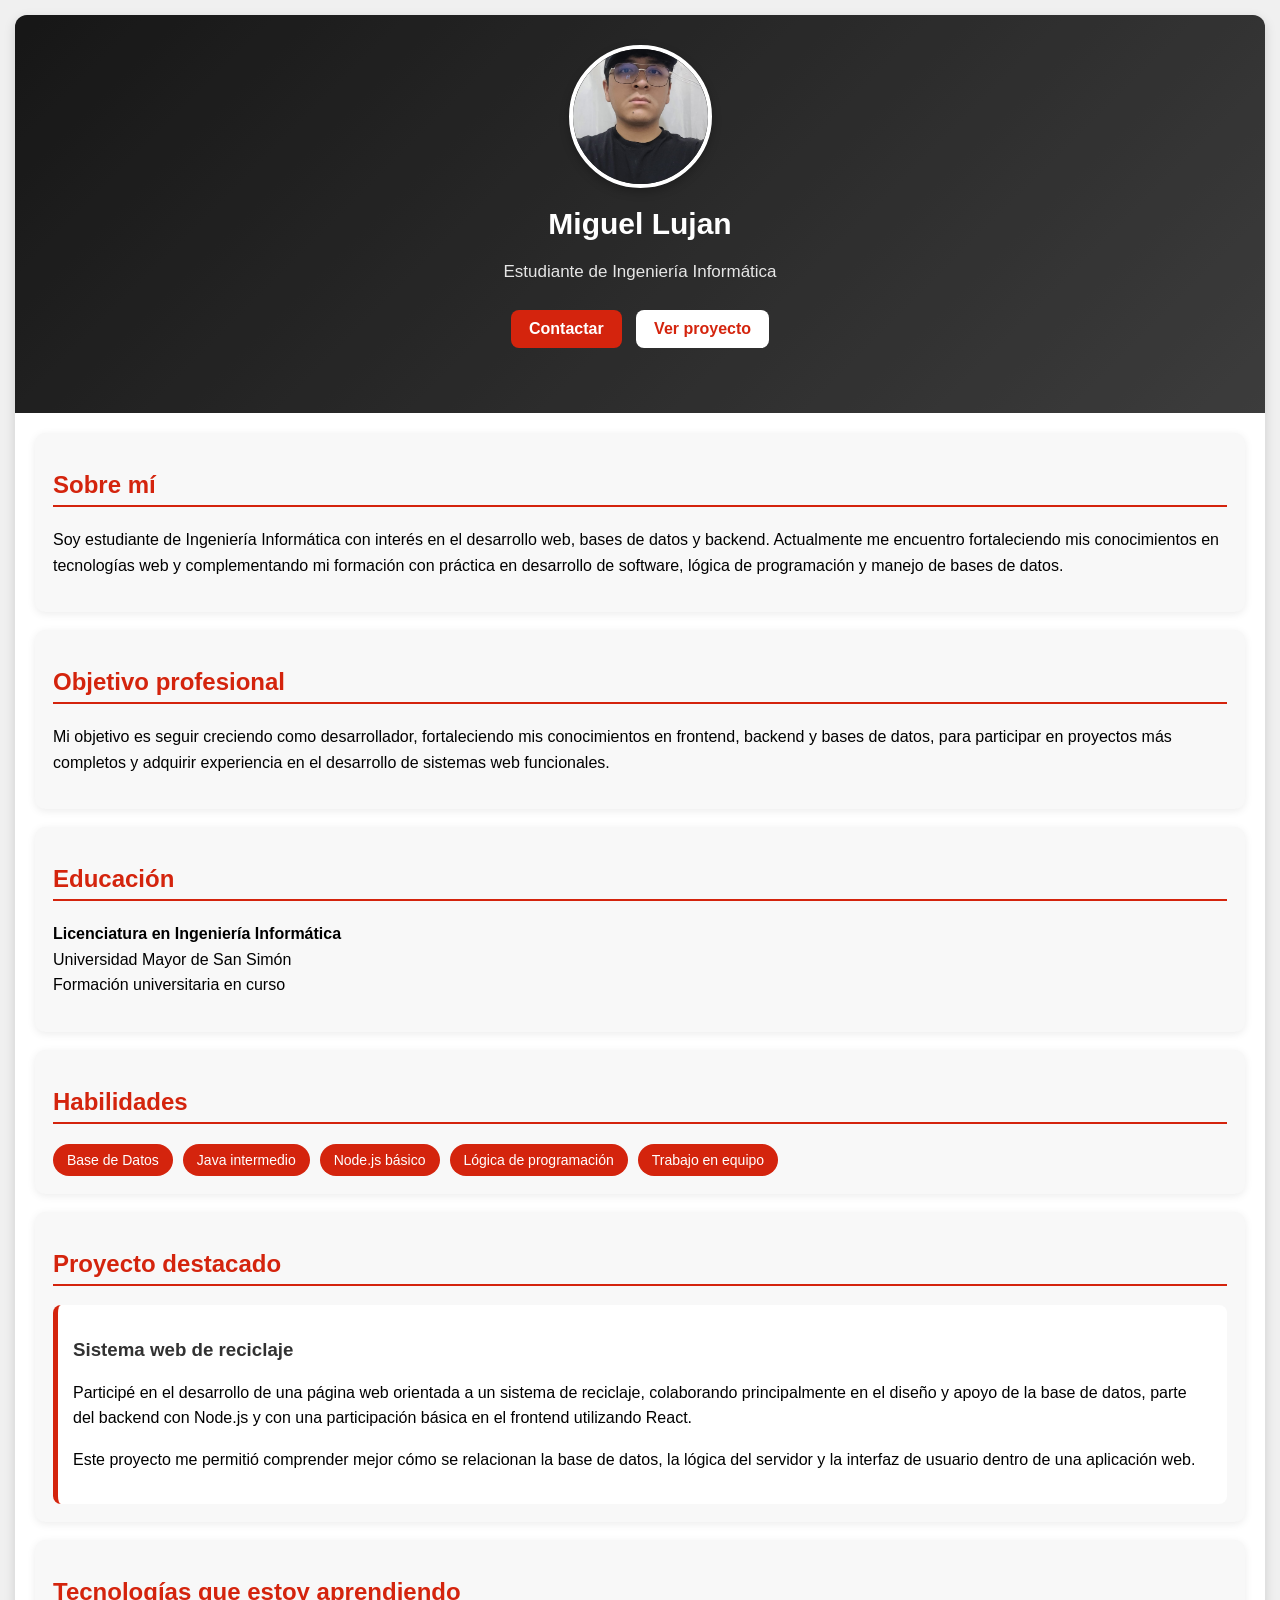
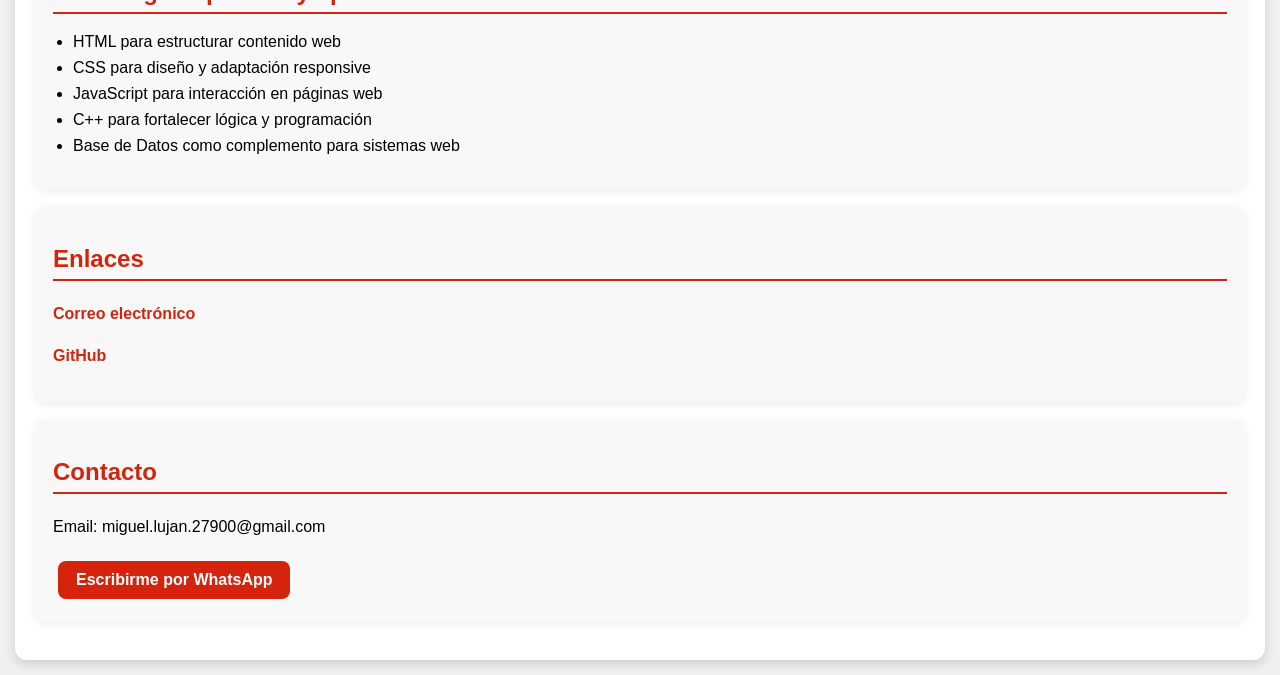
==== index.html @ 33c0994e "primer commit" ====
<!doctype html>
<html lang="es">
  <head>
    <meta charset="utf-8" />
    <meta name="viewport" content="width=device-width, initial-scale=1.0" />
    <title>Perfil Profesional - Miguel Lujan</title>
    <link rel="stylesheet" href="Estilo.css" />
  </head>

  <body>
    <div class="contenedor">
      <header class="cabecera">
        <div class="capa"></div>

        <div class="cabecera-contenido">
          <img
            src="perfil.jpeg"
            alt="Foto de perfil de Miguel Lujan"
            class="foto-perfil"
          />
          <h1>Miguel Lujan</h1>
          <p class="subtitulo">Estudiante de Ingeniería Informática</p>

          <div class="botones-cabecera">
            <a href="#contacto" class="boton">Contactar</a>
            <a href="#proyectos" class="boton boton-secundario">Ver proyecto</a>
          </div>
        </div>
      </header>

      <main class="contenido">
        <section class="tarjeta">
          <h2>Sobre mí</h2>
          <p>
            Soy estudiante de Ingeniería Informática con interés en el
            desarrollo web, bases de datos y backend. Actualmente me encuentro
            fortaleciendo mis conocimientos en tecnologías web y complementando
            mi formación con práctica en desarrollo de software, lógica de
            programación y manejo de bases de datos.
          </p>
        </section>

        <section class="tarjeta">
          <h2>Objetivo profesional</h2>
          <p>
            Mi objetivo es seguir creciendo como desarrollador, fortaleciendo
            mis conocimientos en frontend, backend y bases de datos, para
            participar en proyectos más completos y adquirir experiencia en el
            desarrollo de sistemas web funcionales.
          </p>
        </section>

        <section class="tarjeta">
          <h2>Educación</h2>
          <p>
            <strong>Licenciatura en Ingeniería Informática</strong><br />
            Universidad Mayor de San Simón<br />
            Formación universitaria en curso
          </p>
        </section>

        <section class="tarjeta">
          <h2>Habilidades</h2>
          <div class="habilidades">
            <span>Base de Datos</span>
            <span>Java intermedio</span>
            <span>Node.js básico</span>
            <span>Lógica de programación</span>
            <span>Trabajo en equipo</span>
          </div>
        </section>

        <section class="tarjeta" id="proyectos">
          <h2>Proyecto destacado</h2>
          <div class="proyectos">
            <article class="proyecto">
              <h3>Sistema web de reciclaje</h3>
              <p>
                Participé en el desarrollo de una página web orientada a un
                sistema de reciclaje, colaborando principalmente en el diseño y
                apoyo de la base de datos, parte del backend con Node.js y con
                una participación básica en el frontend utilizando React.
              </p>
              <p>
                Este proyecto me permitió comprender mejor cómo se relacionan la
                base de datos, la lógica del servidor y la interfaz de usuario
                dentro de una aplicación web.
              </p>
            </article>
          </div>
        </section>

        <section class="tarjeta">
          <h2>Tecnologías que estoy aprendiendo</h2>
          <ul>
            <li>HTML para estructurar contenido web</li>
            <li>CSS para diseño y adaptación responsive</li>
            <li>JavaScript para interacción en páginas web</li>
            <li>C++ para fortalecer lógica y programación</li>
            <li>Base de Datos como complemento para sistemas web</li>
          </ul>
        </section>

        <section class="tarjeta">
          <h2>Enlaces</h2>
          <p>
            <a href="mailto:miguel.lujan.27900@gmail.com">Correo electrónico</a>
          </p>
          <p>
            <a href="https://github.com/Miguel-bit1205" target="_blank"
              >GitHub</a
            >
          </p>
        </section>

        <section class="tarjeta" id="contacto">
          <h2>Contacto</h2>
          <p>Email: miguel.lujan.27900@gmail.com</p>
          <a href="https://wa.me/59175991800" target="_blank" class="boton">
            Escribirme por WhatsApp
          </a>
        </section>
      </main>
    </div>
  </body>
</html>
---- Estilo.css ----
body {
  margin: 0;
  font-family: Arial, sans-serif;
  background-color: rgb(240, 240, 240);
  color: rgb(0, 0, 0);
}

.contenedor {
  margin: 15px;
  background-color: rgb(255, 255, 255);
  box-shadow: 0 4px 12px rgba(0, 0, 0, 0.15);
  border-radius: 12px;
  overflow: hidden;
}

.cabecera {
  position: relative;
  background: linear-gradient(135deg, rgb(30, 30, 30), rgb(80, 80, 80));
  height: auto;
  padding-bottom: 30px;
  text-align: center;
}

.capa {
  position: absolute;
  width: 100%;
  height: 100%;
  background-color: rgba(0, 0, 0, 0.25);
}

.cabecera-contenido {
  position: relative;
  z-index: 1;
  padding: 30px 20px;
}

.foto-perfil {
  width: 110px;
  height: 110px;
  border-radius: 50%;
  border: 4px solid rgb(255, 255, 255);
  object-fit: cover;
  box-shadow: 0 4px 10px rgba(0, 0, 0, 0.25);
}

h1 {
  margin-top: 15px;
  margin-bottom: 10px;
  color: rgb(255, 255, 255);
  font-size: 26px;
}

.subtitulo {
  color: rgb(230, 230, 230);
  font-size: 15px;
}

.botones-cabecera {
  margin-top: 20px;
}

.boton {
  display: block;
  width: 80%;
  margin: 10px auto;
  text-align: center;
  background-color: rgb(212, 36, 13);
  color: white;
  padding: 10px 18px;
  border-radius: 8px;
  text-decoration: none;
  font-weight: bold;
}

.boton-secundario {
  background-color: white;
  color: rgb(212, 36, 13);
}

.contenido {
  padding: 15px;
}

.tarjeta {
  background-color: rgb(248, 248, 248);
  padding: 18px;
  margin-bottom: 18px;
  border-radius: 10px;
  box-shadow: 0 2px 8px rgba(0, 0, 0, 0.08);
}

h2 {
  color: rgb(212, 36, 13);
  border-bottom: 2px solid rgb(212, 36, 13);
  padding-bottom: 6px;
}

h3 {
  color: rgb(50, 50, 50);
}

p {
  line-height: 1.6;
}

ul {
  padding-left: 20px;
}

li {
  margin-bottom: 8px;
}

a {
  color: rgb(212, 36, 13);
  text-decoration: none;
  font-weight: bold;
}

.habilidades {
  display: flex;
  flex-wrap: wrap;
  gap: 10px;
}

.habilidades span {
  background-color: rgb(212, 36, 13);
  color: white;
  padding: 8px 14px;
  border-radius: 20px;
  font-size: 14px;
}

.proyectos {
  display: flex;
  flex-direction: column;
  gap: 15px;
}

.proyecto {
  background-color: white;
  border-left: 5px solid rgb(212, 36, 13);
  padding: 15px;
  border-radius: 8px;
}

@media (orientation: landscape) {
  .foto-perfil {
    width: 135px;
    height: 135px;
  }

  h1 {
    font-size: 30px;
  }

  .subtitulo {
    font-size: 17px;
  }

  .boton {
    display: inline-block;
    width: auto;
    margin: 5px;
  }

  .contenido {
    padding: 20px;
  }

  .proyectos {
    flex-direction: row;
    flex-wrap: wrap;
  }

  .proyecto {
    flex: 1 1 250px;
  }
}
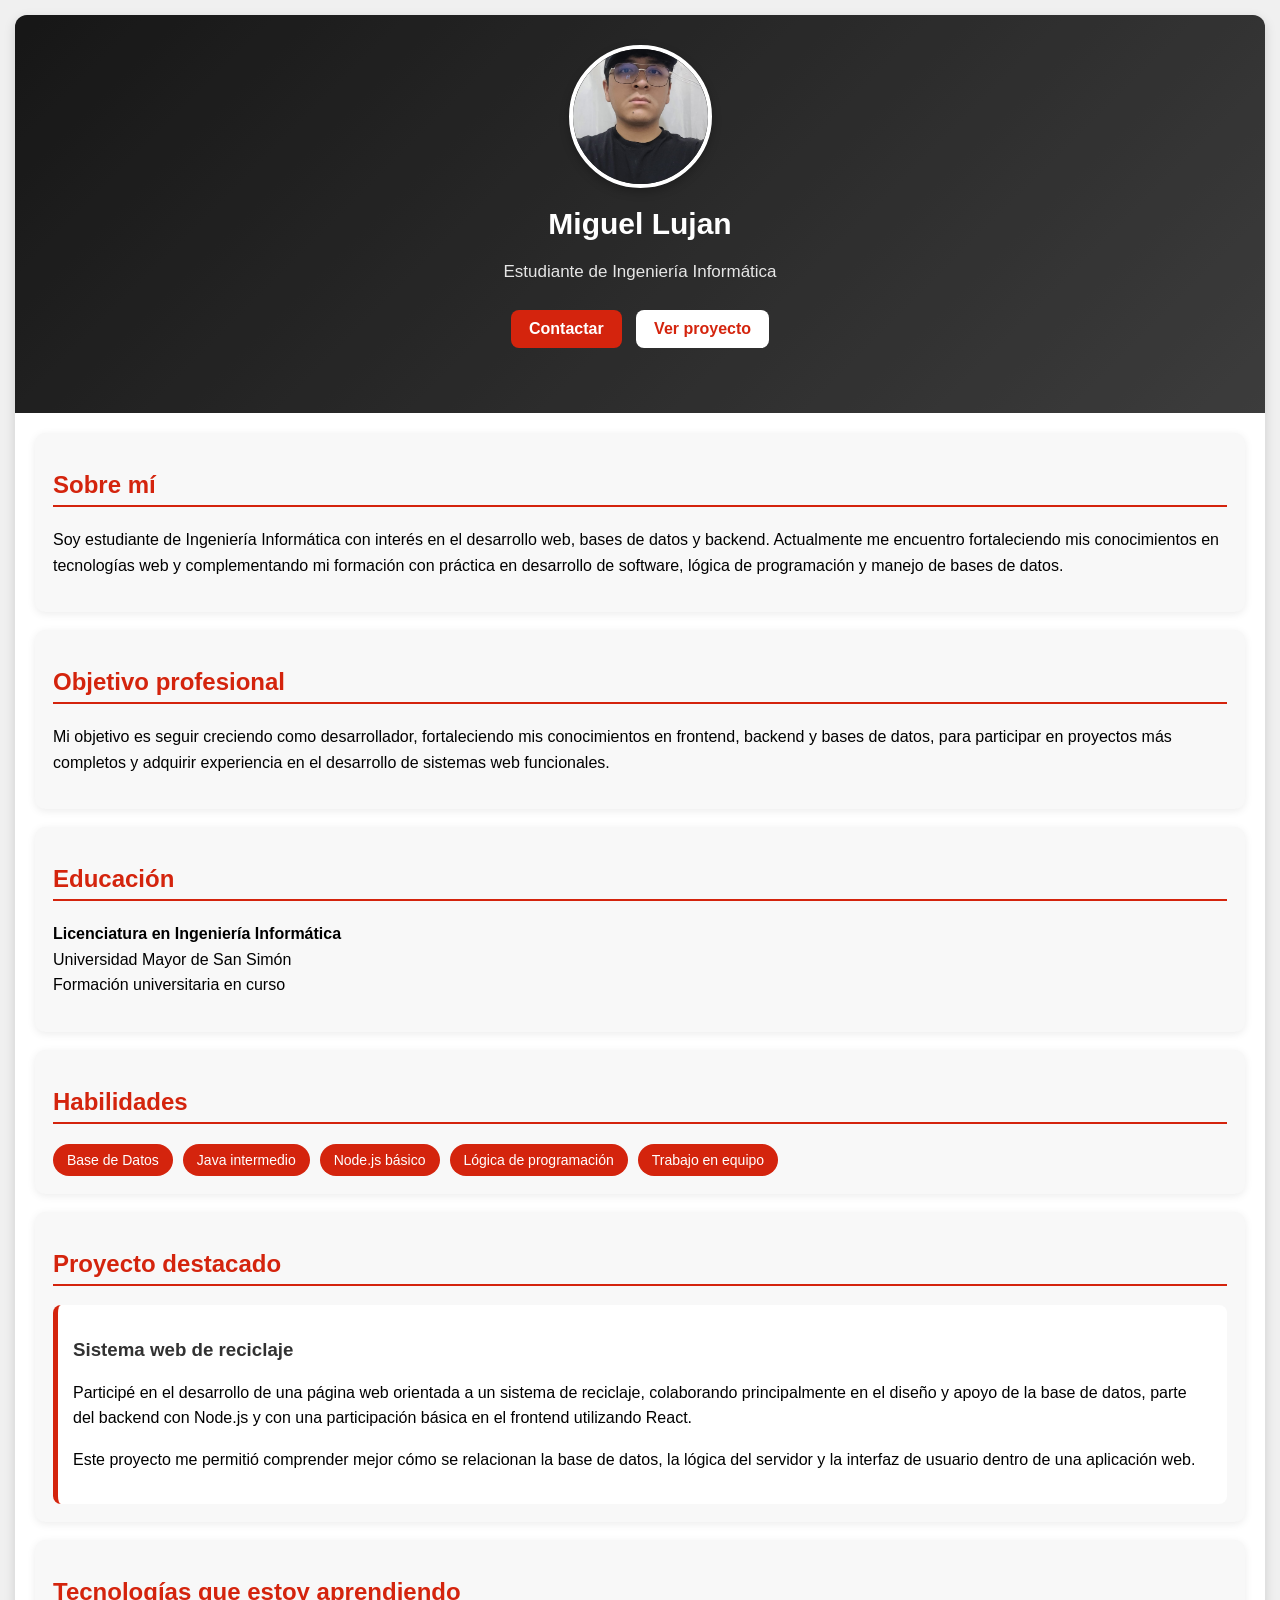
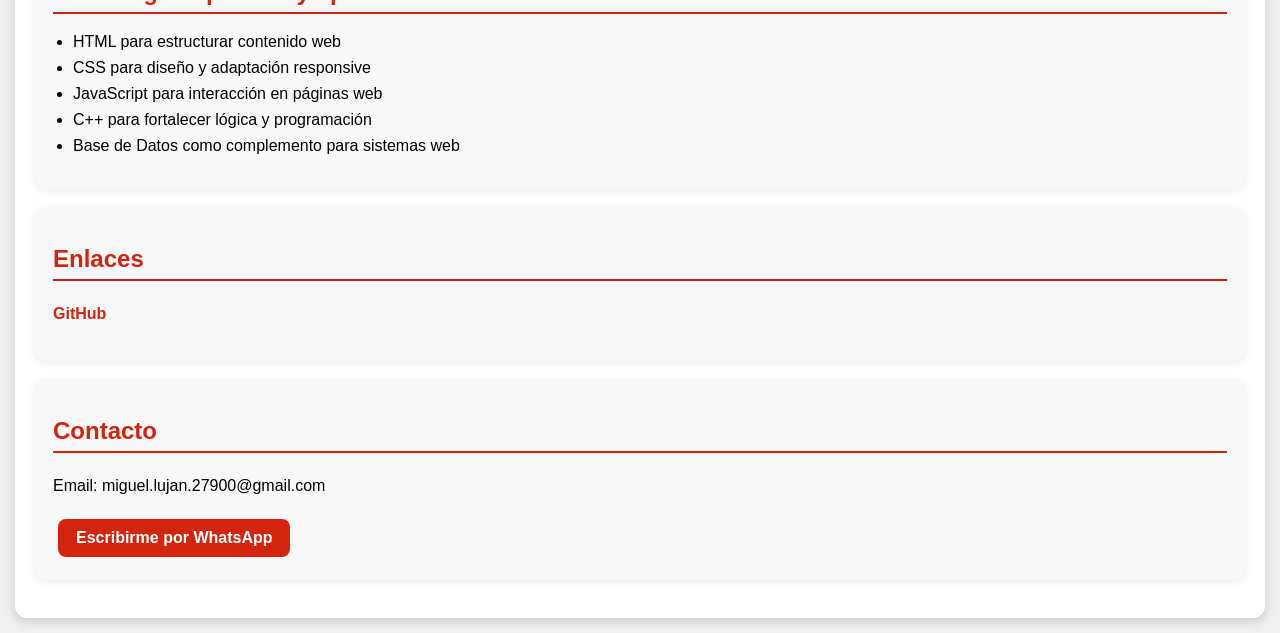
==== commit 2065830e: "Eliminacion de correo electronico en contactos" ====
--- a/index.html
+++ b/index.html
@@ -104,9 +104,6 @@
         <section class="tarjeta">
           <h2>Enlaces</h2>
           <p>
-            <a href="mailto:miguel.lujan.27900@gmail.com">Correo electrónico</a>
-          </p>
-          <p>
             <a href="https://github.com/Miguel-bit1205" target="_blank"
               >GitHub</a
             >
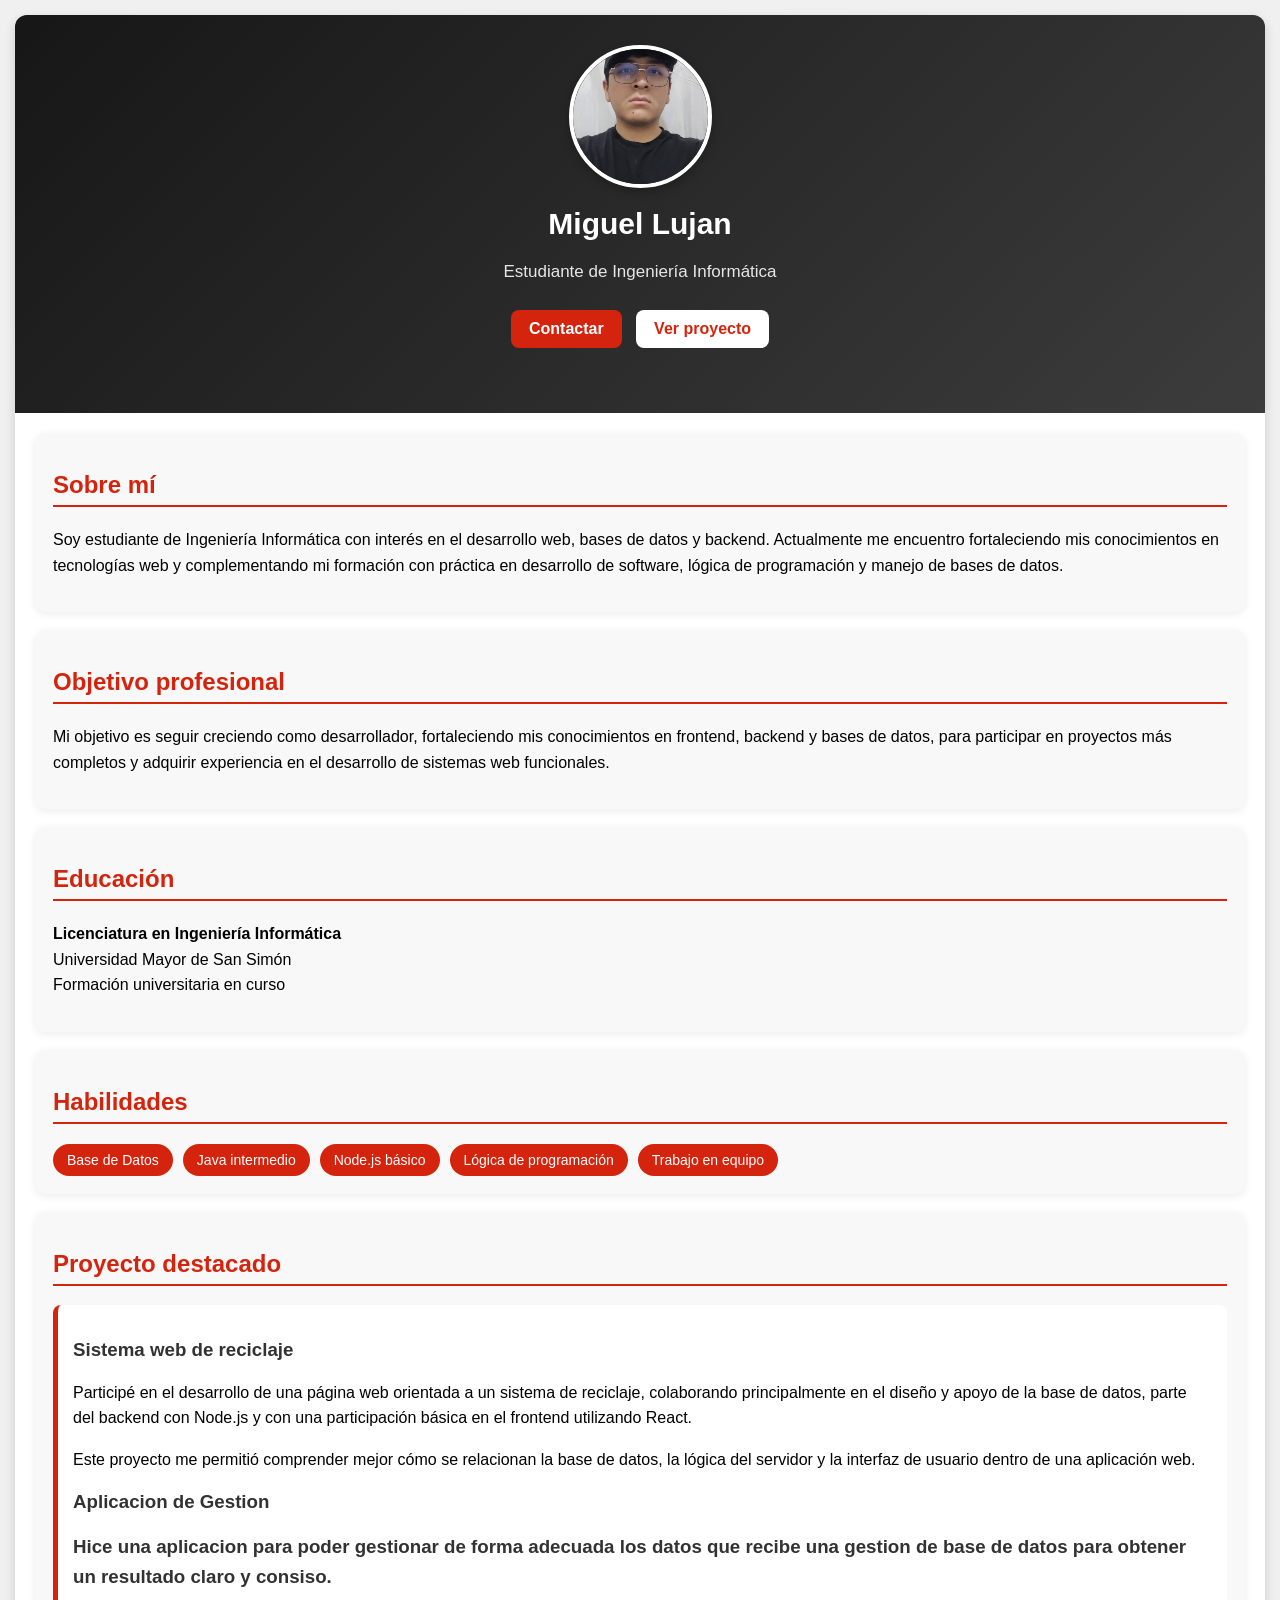
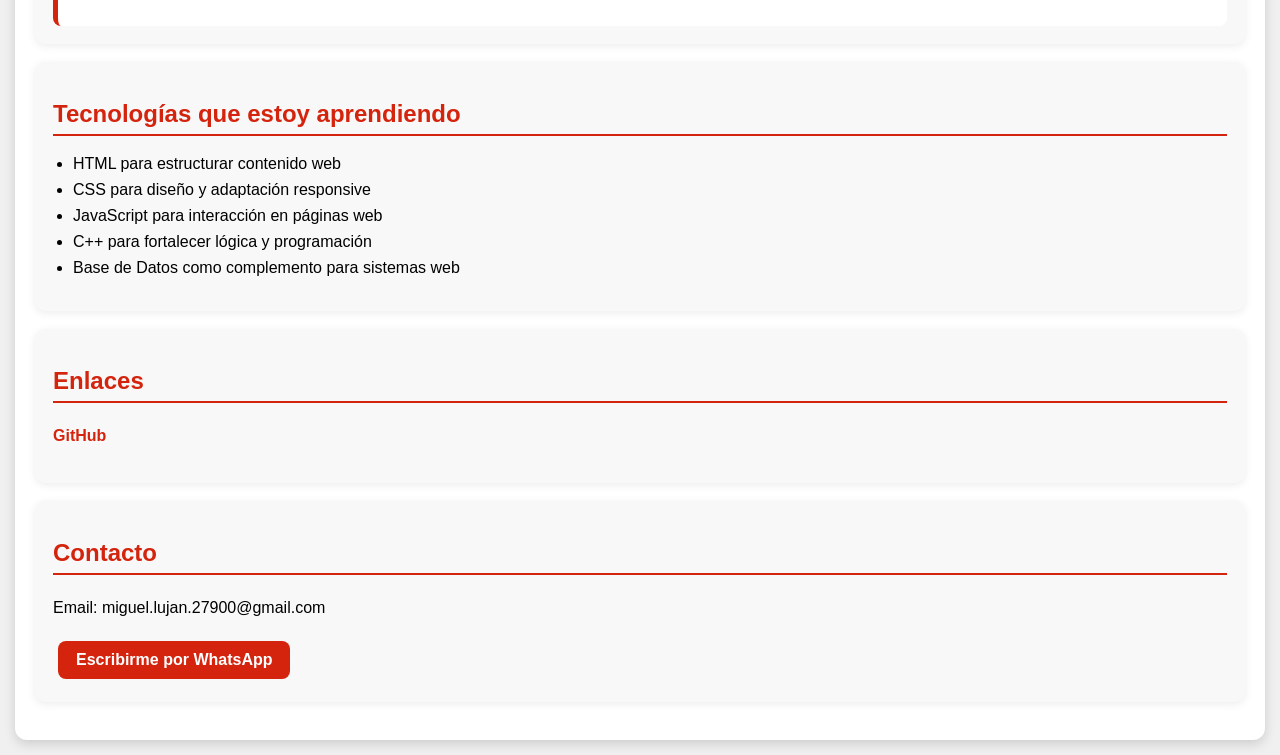
==== commit 47eb2b7f: "Para probar proyectos si se separan" ====
--- a/index.html
+++ b/index.html
@@ -86,6 +86,14 @@
                 base de datos, la lógica del servidor y la interfaz de usuario
                 dentro de una aplicación web.
               </p>
+              <h3>
+                Aplicacion de Gestion
+                <p>
+                  Hice una aplicacion para poder gestionar de forma adecuada los
+                  datos que recibe una gestion de base de datos para obtener un
+                  resultado claro y consiso.
+                </p>
+              </h3>
             </article>
           </div>
         </section>
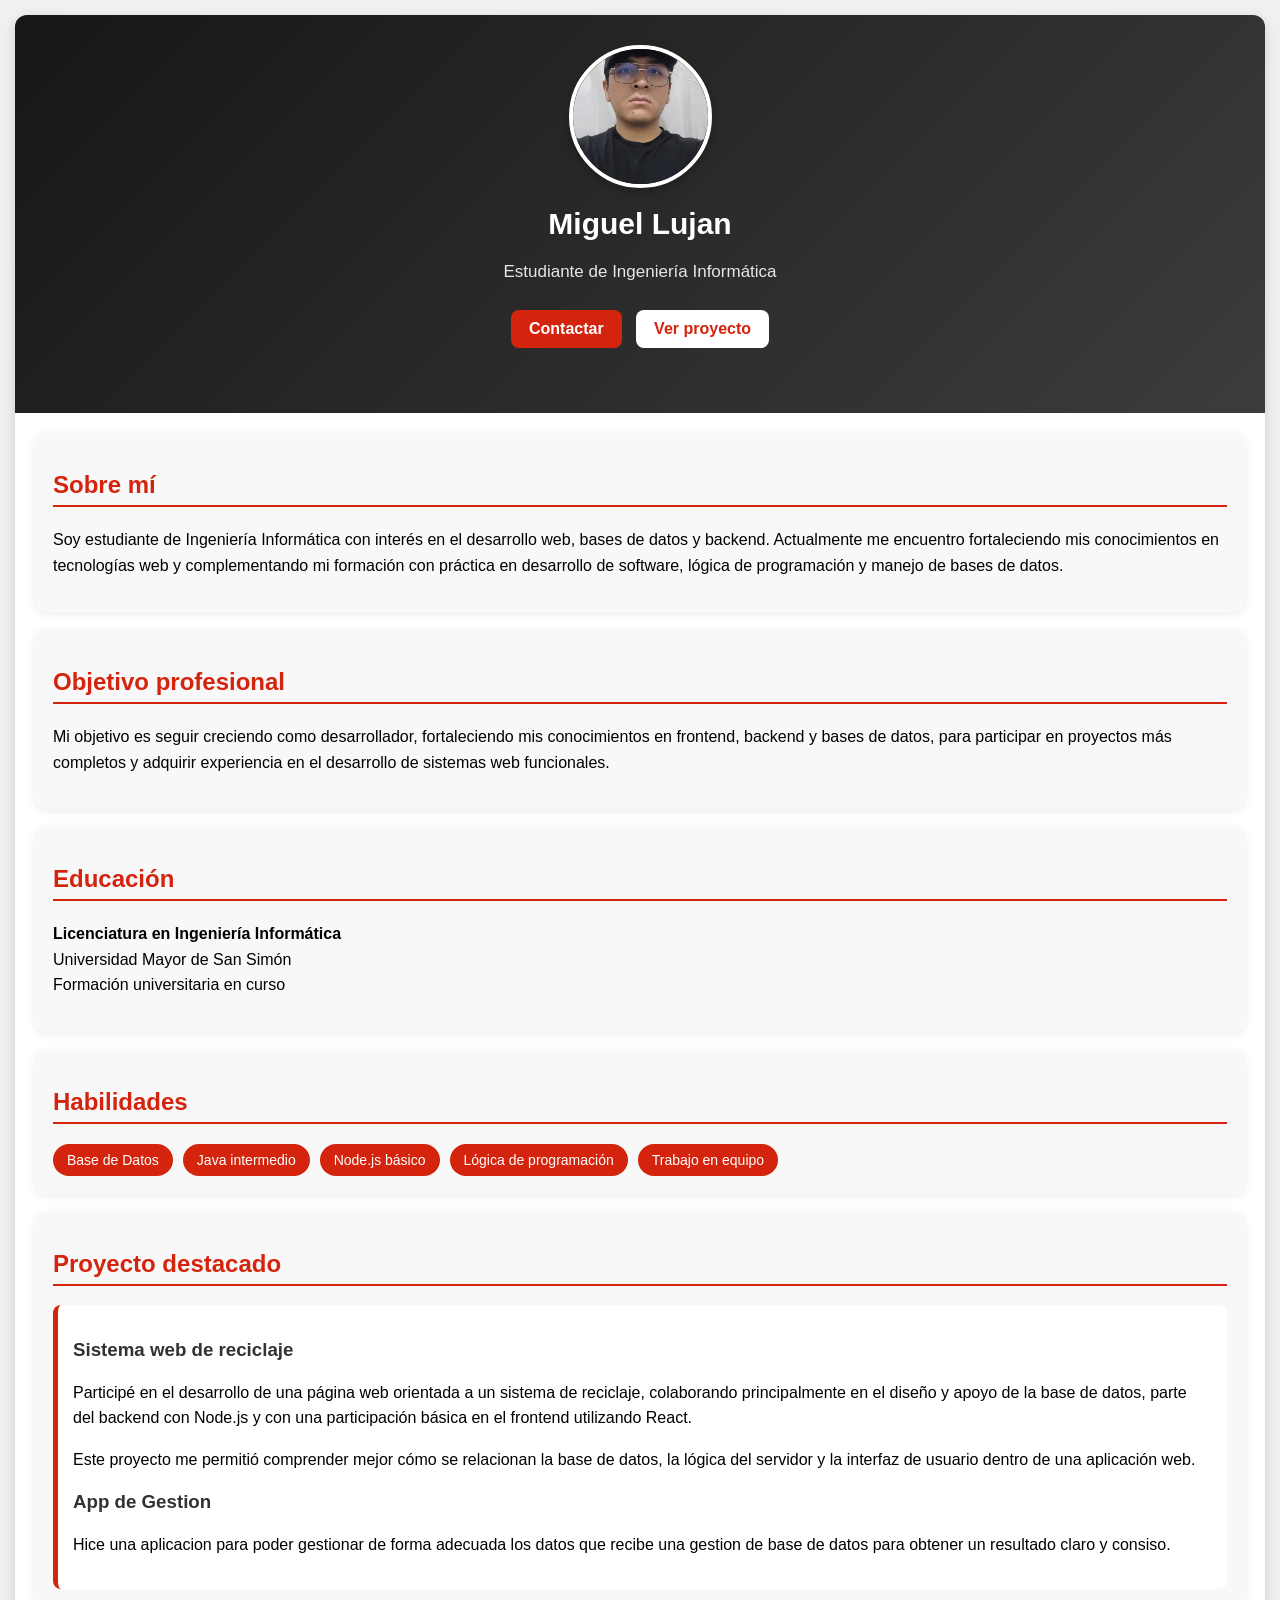
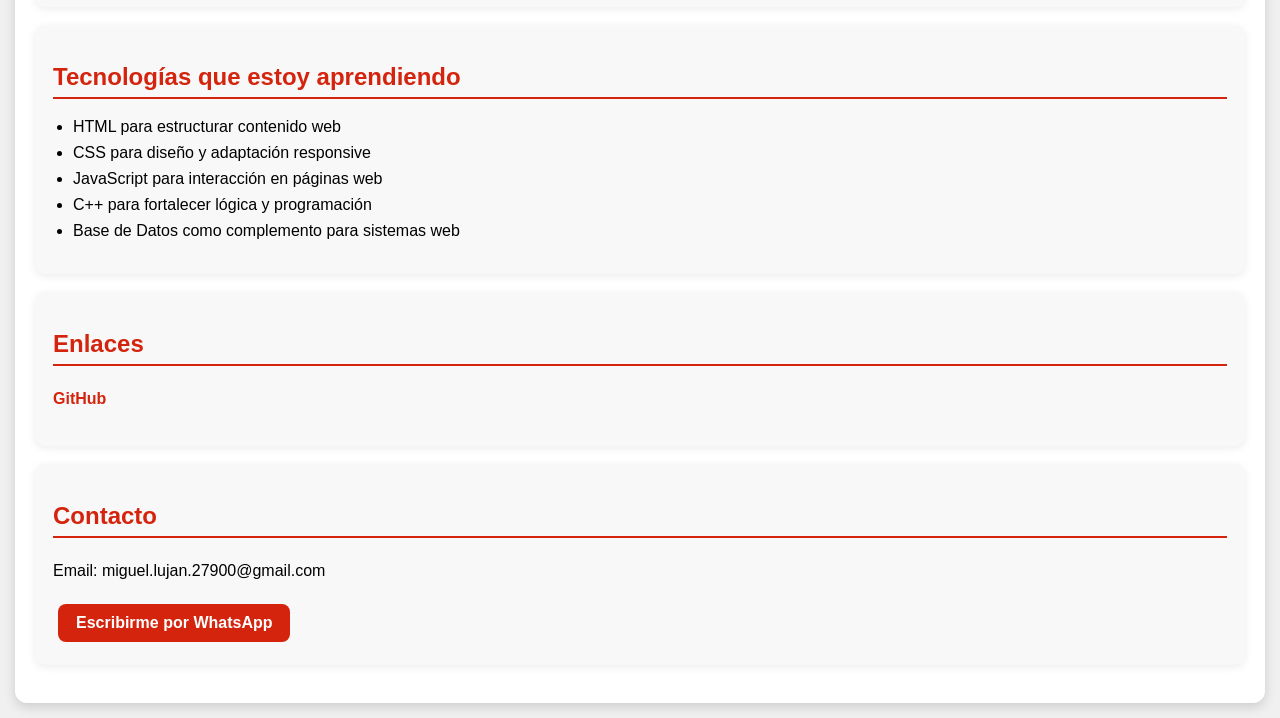
==== commit f6c93c62: "Correcion a probar proyectos" ====
--- a/index.html
+++ b/index.html
@@ -86,14 +86,12 @@
                 base de datos, la lógica del servidor y la interfaz de usuario
                 dentro de una aplicación web.
               </p>
-              <h3>
-                Aplicacion de Gestion
-                <p>
-                  Hice una aplicacion para poder gestionar de forma adecuada los
-                  datos que recibe una gestion de base de datos para obtener un
-                  resultado claro y consiso.
-                </p>
-              </h3>
+              <h3>App de Gestion</h3>
+              <p>
+                Hice una aplicacion para poder gestionar de forma adecuada los
+                datos que recibe una gestion de base de datos para obtener un
+                resultado claro y consiso.
+              </p>
             </article>
           </div>
         </section>
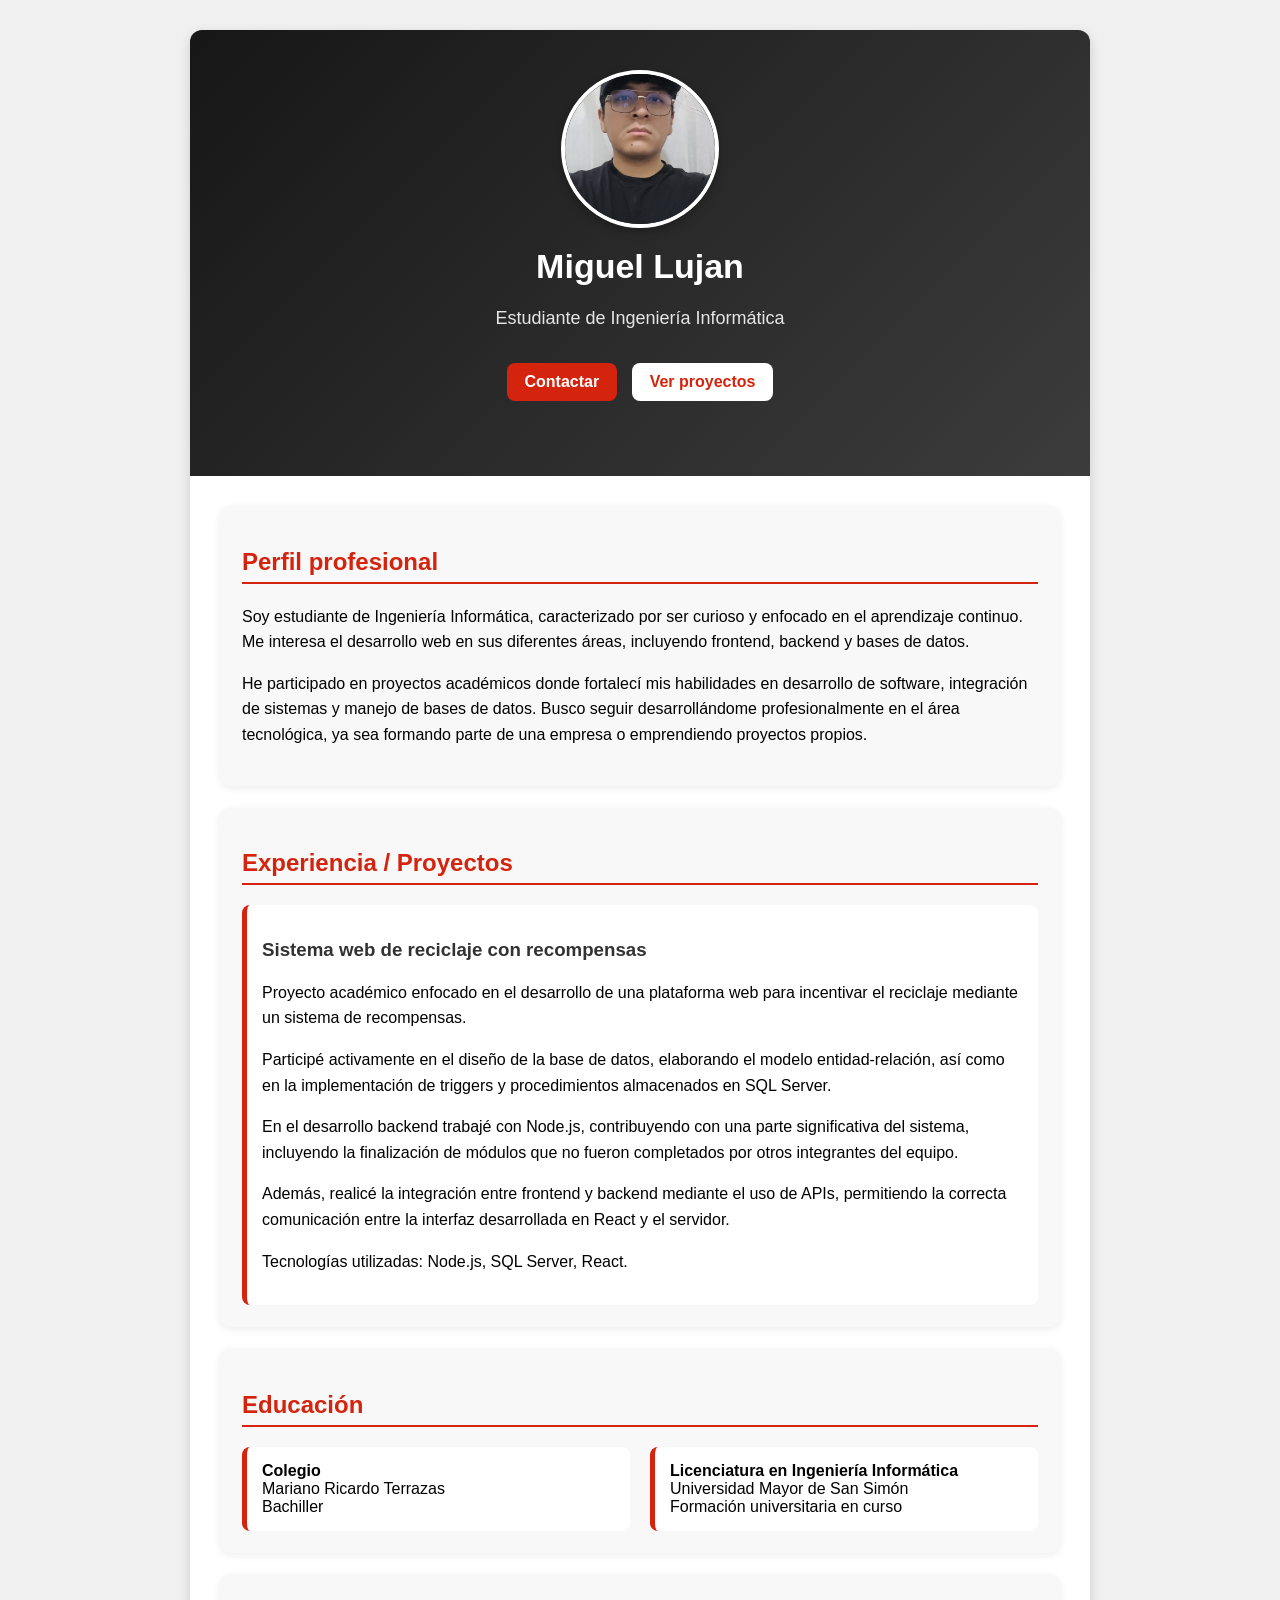
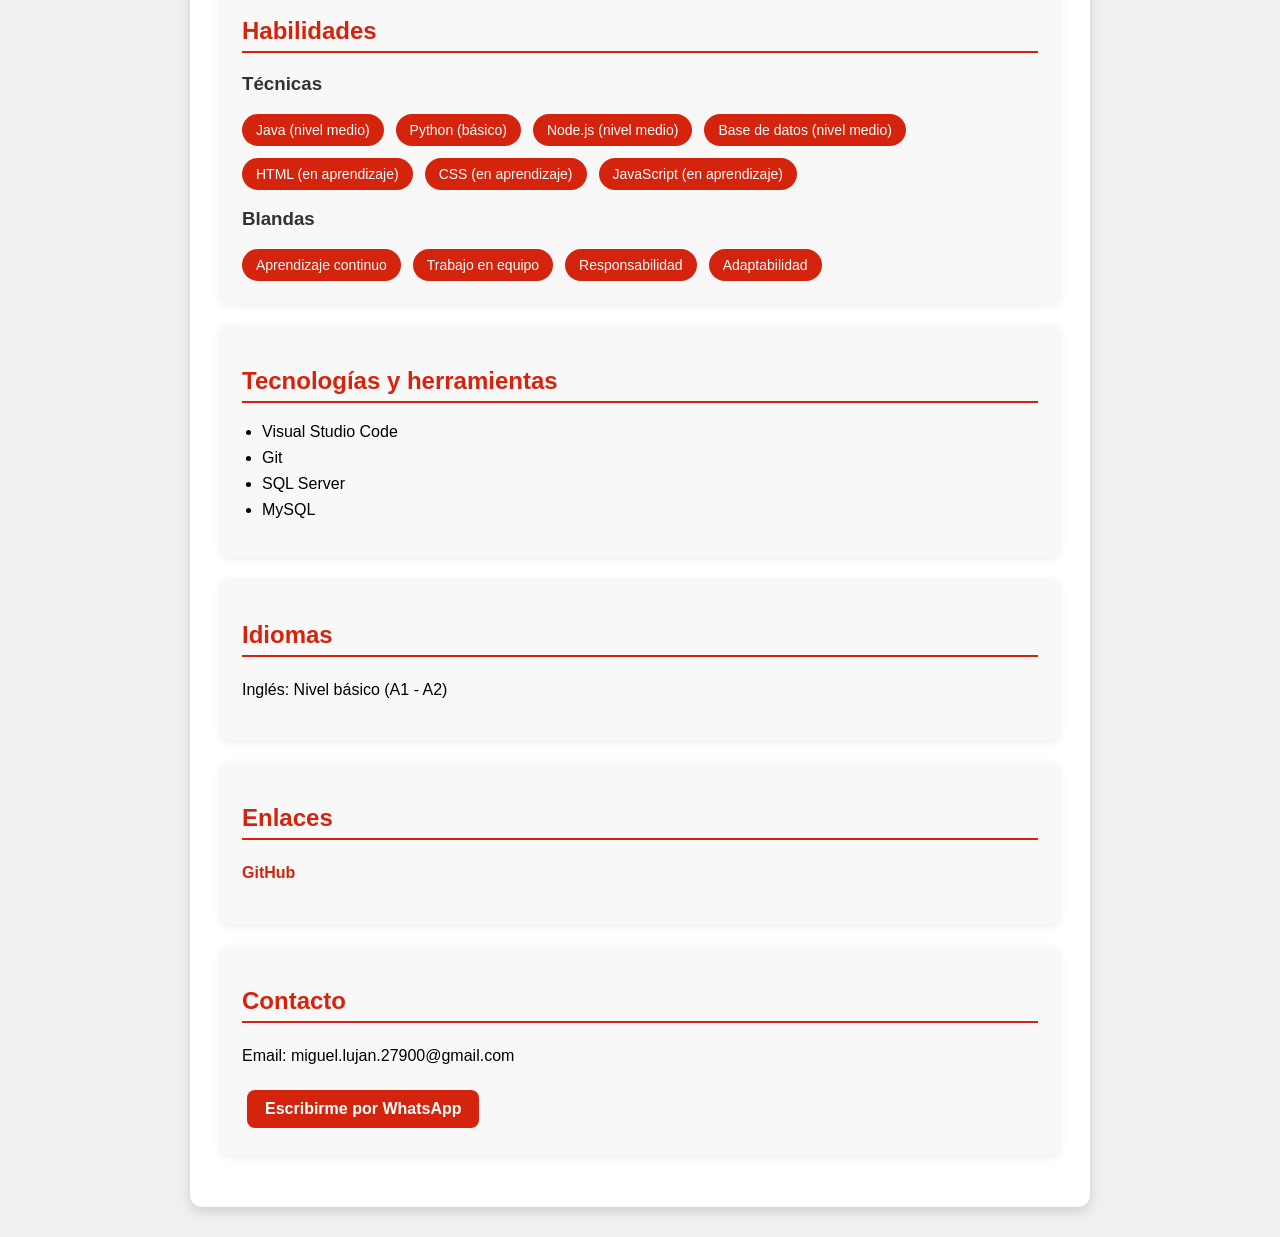
==== commit 969f1910: "Desktop agregado y correctamente ordenado" ====
--- a/index.html
+++ b/index.html
@@ -23,88 +23,123 @@
 
           <div class="botones-cabecera">
             <a href="#contacto" class="boton">Contactar</a>
-            <a href="#proyectos" class="boton boton-secundario">Ver proyecto</a>
+            <a href="#proyectos" class="boton boton-secundario"
+              >Ver proyectos</a
+            >
           </div>
         </div>
       </header>
 
       <main class="contenido">
         <section class="tarjeta">
-          <h2>Sobre mí</h2>
+          <h2>Perfil profesional</h2>
           <p>
-            Soy estudiante de Ingeniería Informática con interés en el
-            desarrollo web, bases de datos y backend. Actualmente me encuentro
-            fortaleciendo mis conocimientos en tecnologías web y complementando
-            mi formación con práctica en desarrollo de software, lógica de
-            programación y manejo de bases de datos.
+            Soy estudiante de Ingeniería Informática, caracterizado por ser
+            curioso y enfocado en el aprendizaje continuo. Me interesa el
+            desarrollo web en sus diferentes áreas, incluyendo frontend, backend
+            y bases de datos.
+          </p>
+          <p>
+            He participado en proyectos académicos donde fortalecí mis
+            habilidades en desarrollo de software, integración de sistemas y
+            manejo de bases de datos. Busco seguir desarrollándome
+            profesionalmente en el área tecnológica, ya sea formando parte de
+            una empresa o emprendiendo proyectos propios.
           </p>
         </section>
 
-        <section class="tarjeta">
-          <h2>Objetivo profesional</h2>
-          <p>
-            Mi objetivo es seguir creciendo como desarrollador, fortaleciendo
-            mis conocimientos en frontend, backend y bases de datos, para
-            participar en proyectos más completos y adquirir experiencia en el
-            desarrollo de sistemas web funcionales.
-          </p>
-        </section>
+        <section class="tarjeta" id="proyectos">
+          <h2>Experiencia / Proyectos</h2>
 
-        <section class="tarjeta">
-          <h2>Educación</h2>
-          <p>
-            <strong>Licenciatura en Ingeniería Informática</strong><br />
-            Universidad Mayor de San Simón<br />
-            Formación universitaria en curso
-          </p>
-        </section>
-
-        <section class="tarjeta">
-          <h2>Habilidades</h2>
-          <div class="habilidades">
-            <span>Base de Datos</span>
-            <span>Java intermedio</span>
-            <span>Node.js básico</span>
-            <span>Lógica de programación</span>
-            <span>Trabajo en equipo</span>
-          </div>
-        </section>
-
-        <section class="tarjeta" id="proyectos">
-          <h2>Proyecto destacado</h2>
           <div class="proyectos">
             <article class="proyecto">
-              <h3>Sistema web de reciclaje</h3>
+              <h3>Sistema web de reciclaje con recompensas</h3>
+
               <p>
-                Participé en el desarrollo de una página web orientada a un
-                sistema de reciclaje, colaborando principalmente en el diseño y
-                apoyo de la base de datos, parte del backend con Node.js y con
-                una participación básica en el frontend utilizando React.
+                Proyecto académico enfocado en el desarrollo de una plataforma
+                web para incentivar el reciclaje mediante un sistema de
+                recompensas.
               </p>
+
               <p>
-                Este proyecto me permitió comprender mejor cómo se relacionan la
-                base de datos, la lógica del servidor y la interfaz de usuario
-                dentro de una aplicación web.
+                Participé activamente en el diseño de la base de datos,
+                elaborando el modelo entidad-relación, así como en la
+                implementación de triggers y procedimientos almacenados en SQL
+                Server.
               </p>
-              <h3>App de Gestion</h3>
+
               <p>
-                Hice una aplicacion para poder gestionar de forma adecuada los
-                datos que recibe una gestion de base de datos para obtener un
-                resultado claro y consiso.
+                En el desarrollo backend trabajé con Node.js, contribuyendo con
+                una parte significativa del sistema, incluyendo la finalización
+                de módulos que no fueron completados por otros integrantes del
+                equipo.
               </p>
+
+              <p>
+                Además, realicé la integración entre frontend y backend mediante
+                el uso de APIs, permitiendo la correcta comunicación entre la
+                interfaz desarrollada en React y el servidor.
+              </p>
+
+              <p>Tecnologías utilizadas: Node.js, SQL Server, React.</p>
             </article>
           </div>
         </section>
 
         <section class="tarjeta">
-          <h2>Tecnologías que estoy aprendiendo</h2>
+          <h2>Educación</h2>
+
+          <div class="educacion">
+            <div class="edu-item">
+              <strong>Colegio</strong><br />
+              Mariano Ricardo Terrazas<br />
+              Bachiller
+            </div>
+
+            <div class="edu-item">
+              <strong>Licenciatura en Ingeniería Informática</strong><br />
+              Universidad Mayor de San Simón<br />
+              Formación universitaria en curso
+            </div>
+          </div>
+        </section>
+
+        <section class="tarjeta">
+          <h2>Habilidades</h2>
+
+          <h3>Técnicas</h3>
+          <div class="habilidades">
+            <span>Java (nivel medio)</span>
+            <span>Python (básico)</span>
+            <span>Node.js (nivel medio)</span>
+            <span>Base de datos (nivel medio)</span>
+            <span>HTML (en aprendizaje)</span>
+            <span>CSS (en aprendizaje)</span>
+            <span>JavaScript (en aprendizaje)</span>
+          </div>
+
+          <h3>Blandas</h3>
+          <div class="habilidades">
+            <span>Aprendizaje continuo</span>
+            <span>Trabajo en equipo</span>
+            <span>Responsabilidad</span>
+            <span>Adaptabilidad</span>
+          </div>
+        </section>
+
+        <section class="tarjeta">
+          <h2>Tecnologías y herramientas</h2>
           <ul>
-            <li>HTML para estructurar contenido web</li>
-            <li>CSS para diseño y adaptación responsive</li>
-            <li>JavaScript para interacción en páginas web</li>
-            <li>C++ para fortalecer lógica y programación</li>
-            <li>Base de Datos como complemento para sistemas web</li>
+            <li>Visual Studio Code</li>
+            <li>Git</li>
+            <li>SQL Server</li>
+            <li>MySQL</li>
           </ul>
+        </section>
+
+        <section class="tarjeta">
+          <h2>Idiomas</h2>
+          <p>Inglés: Nivel básico (A1 - A2)</p>
         </section>
 
         <section class="tarjeta">
--- a/Estilo.css
+++ b/Estilo.css
@@ -131,12 +131,6 @@
   font-size: 14px;
 }
 
-.proyectos {
-  display: flex;
-  flex-direction: column;
-  gap: 15px;
-}
-
 .proyecto {
   background-color: white;
   border-left: 5px solid rgb(212, 36, 13);
@@ -168,12 +162,64 @@
     padding: 20px;
   }
 
-  .proyectos {
-    flex-direction: row;
-    flex-wrap: wrap;
-  }
-
-  .proyecto {
-    flex: 1 1 250px;
-  }
-}
+  @media (min-width: 1024px) {
+    .contenedor {
+      max-width: 900px;
+      margin: 30px auto;
+    }
+
+    .contenido {
+      padding: 30px;
+    }
+
+    .cabecera-contenido {
+      padding: 40px 30px;
+    }
+
+    .foto-perfil {
+      width: 150px;
+      height: 150px;
+    }
+
+    h1 {
+      font-size: 34px;
+    }
+
+    .subtitulo {
+      font-size: 18px;
+    }
+
+    .botones-cabecera {
+      margin-top: 25px;
+    }
+
+    .tarjeta {
+      padding: 22px;
+      margin-bottom: 22px;
+    }
+
+    .proyectos {
+      display: flex;
+      gap: 20px;
+    }
+    .educacion {
+      display: flex;
+      gap: 20px;
+    }
+
+    .edu-item {
+      flex: 1;
+      background-color: white;
+      padding: 15px;
+      border-radius: 8px;
+      border-left: 5px solid rgb(212, 36, 13);
+    }
+    .proyecto {
+      flex: 1;
+    }
+
+    .habilidades {
+      gap: 12px;
+    }
+  }
+}
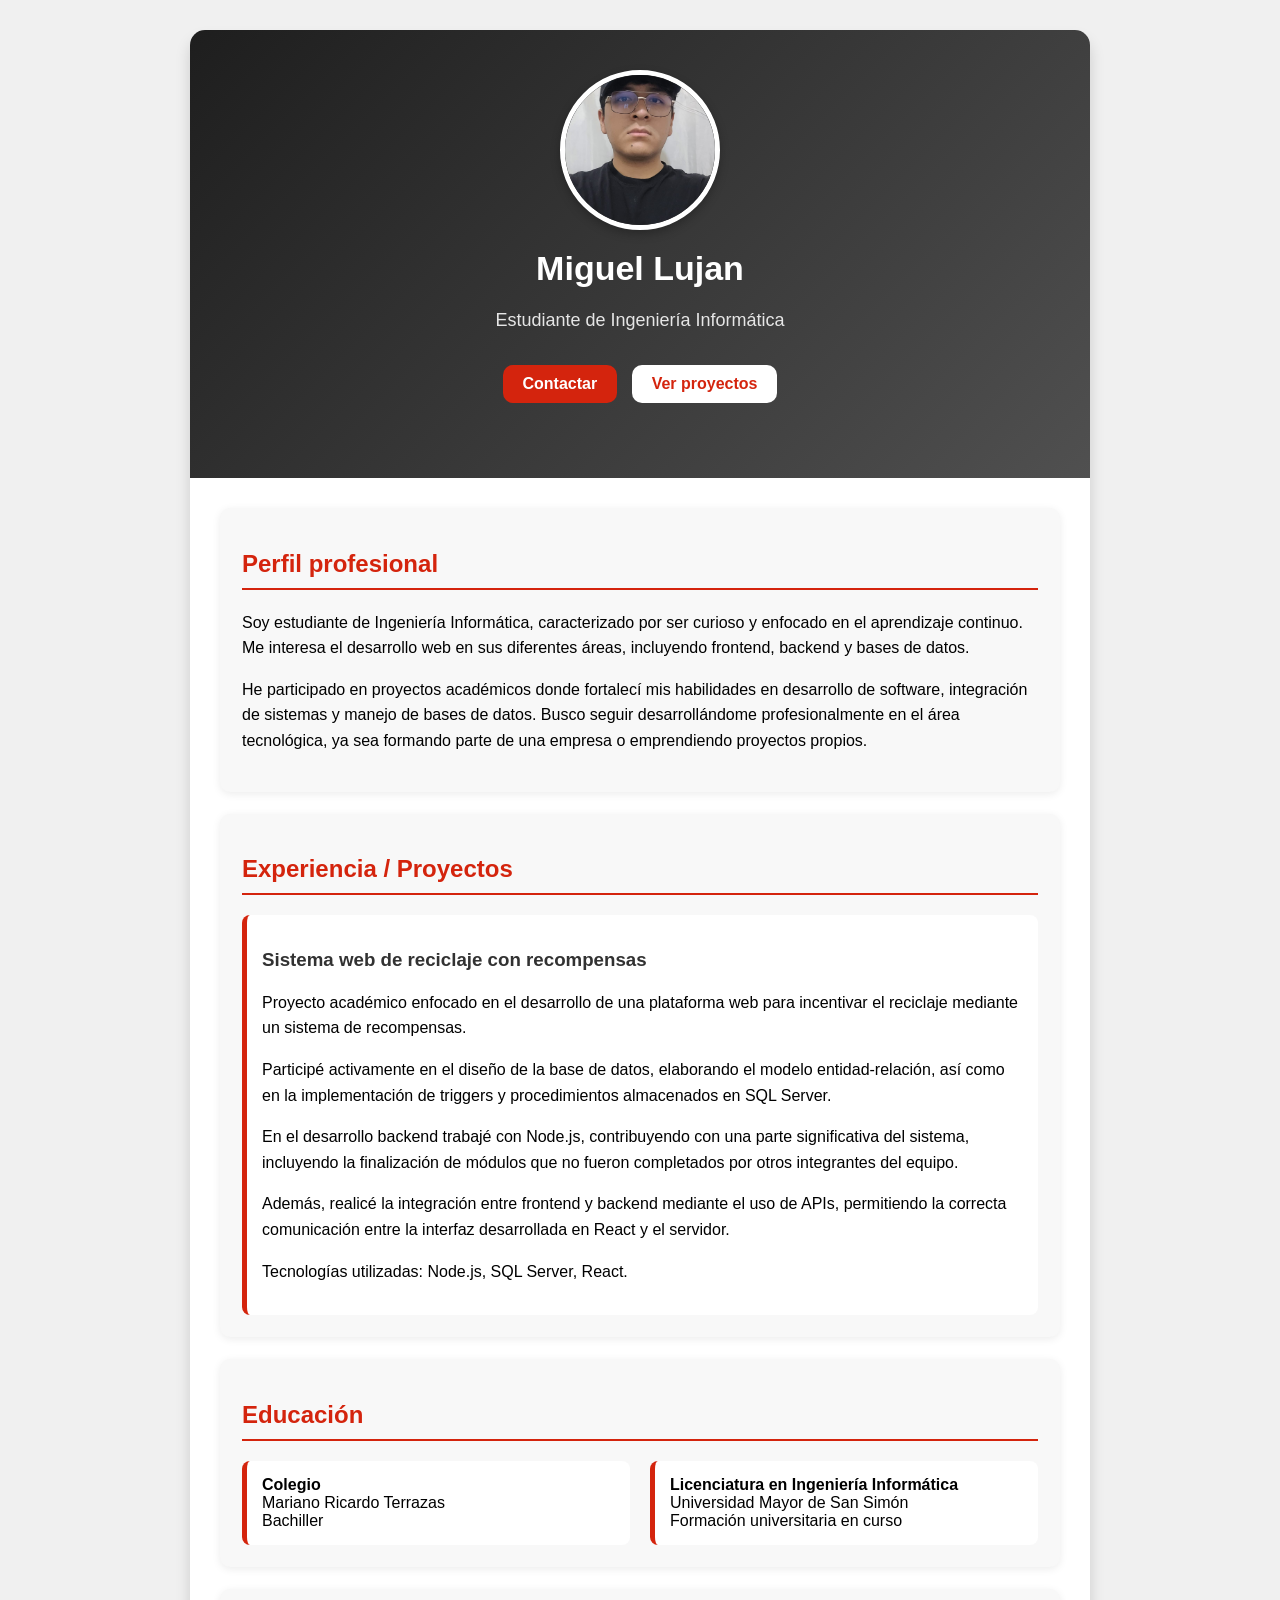
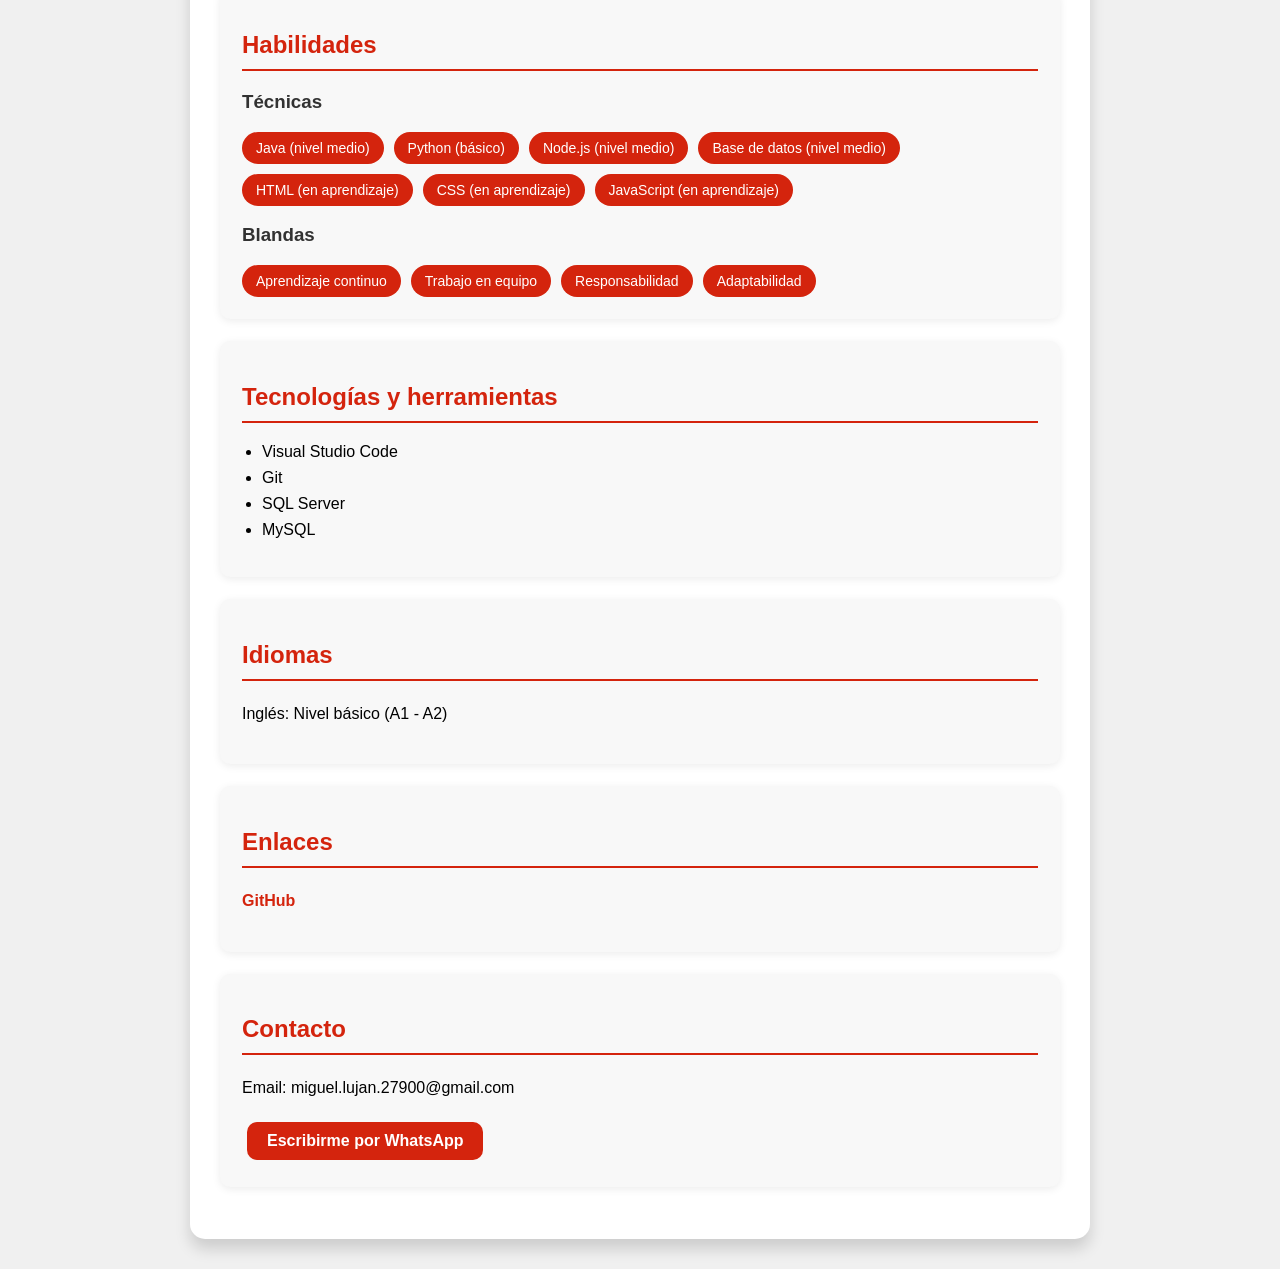
==== commit 1267e451: "Eliminacion de codigo inservible" ====
--- a/index.html
+++ b/index.html
@@ -10,8 +10,6 @@
   <body>
     <div class="contenedor">
       <header class="cabecera">
-        <div class="capa"></div>
-
         <div class="cabecera-contenido">
           <img
             src="perfil.jpeg"
--- a/Estilo.css
+++ b/Estilo.css
@@ -8,8 +8,8 @@
 .contenedor {
   margin: 15px;
   background-color: rgb(255, 255, 255);
-  box-shadow: 0 4px 12px rgba(0, 0, 0, 0.15);
-  border-radius: 12px;
+  box-shadow: 0 10px 15px rgba(0, 0, 0, 0.15);
+  border-radius: 15px;
   overflow: hidden;
 }
 
@@ -21,13 +21,6 @@
   text-align: center;
 }
 
-.capa {
-  position: absolute;
-  width: 100%;
-  height: 100%;
-  background-color: rgba(0, 0, 0, 0.25);
-}
-
 .cabecera-contenido {
   position: relative;
   z-index: 1;
@@ -38,7 +31,7 @@
   width: 110px;
   height: 110px;
   border-radius: 50%;
-  border: 4px solid rgb(255, 255, 255);
+  border: 5px solid rgb(255, 255, 255);
   object-fit: cover;
   box-shadow: 0 4px 10px rgba(0, 0, 0, 0.25);
 }
@@ -47,7 +40,7 @@
   margin-top: 15px;
   margin-bottom: 10px;
   color: rgb(255, 255, 255);
-  font-size: 26px;
+  font-size: 25px;
 }
 
 .subtitulo {
@@ -66,8 +59,8 @@
   text-align: center;
   background-color: rgb(212, 36, 13);
   color: white;
-  padding: 10px 18px;
-  border-radius: 8px;
+  padding: 10px 20px;
+  border-radius: 10px;
   text-decoration: none;
   font-weight: bold;
 }
@@ -83,8 +76,8 @@
 
 .tarjeta {
   background-color: rgb(248, 248, 248);
-  padding: 18px;
-  margin-bottom: 18px;
+  padding: 20px;
+  margin-bottom: 20px;
   border-radius: 10px;
   box-shadow: 0 2px 8px rgba(0, 0, 0, 0.08);
 }
@@ -92,7 +85,7 @@
 h2 {
   color: rgb(212, 36, 13);
   border-bottom: 2px solid rgb(212, 36, 13);
-  padding-bottom: 6px;
+  padding-bottom: 10px;
 }
 
 h3 {
@@ -161,65 +154,61 @@
   .contenido {
     padding: 20px;
   }
-
-  @media (min-width: 1024px) {
-    .contenedor {
-      max-width: 900px;
-      margin: 30px auto;
-    }
-
-    .contenido {
-      padding: 30px;
-    }
-
-    .cabecera-contenido {
-      padding: 40px 30px;
-    }
-
-    .foto-perfil {
-      width: 150px;
-      height: 150px;
-    }
-
-    h1 {
-      font-size: 34px;
-    }
-
-    .subtitulo {
-      font-size: 18px;
-    }
-
-    .botones-cabecera {
-      margin-top: 25px;
-    }
-
-    .tarjeta {
-      padding: 22px;
-      margin-bottom: 22px;
-    }
-
-    .proyectos {
-      display: flex;
-      gap: 20px;
-    }
-    .educacion {
-      display: flex;
-      gap: 20px;
-    }
-
-    .edu-item {
-      flex: 1;
-      background-color: white;
-      padding: 15px;
-      border-radius: 8px;
-      border-left: 5px solid rgb(212, 36, 13);
-    }
-    .proyecto {
-      flex: 1;
-    }
-
-    .habilidades {
-      gap: 12px;
-    }
-  }
-}
+}
+
+@media (min-width: 1024px) {
+  .contenedor {
+    max-width: 900px;
+    margin: 30px auto;
+  }
+
+  .contenido {
+    padding: 30px;
+  }
+
+  .cabecera-contenido {
+    padding: 40px 30px;
+  }
+
+  .foto-perfil {
+    width: 150px;
+    height: 150px;
+  }
+
+  h1 {
+    font-size: 34px;
+  }
+
+  .subtitulo {
+    font-size: 18px;
+  }
+
+  .botones-cabecera {
+    margin-top: 25px;
+  }
+
+  .tarjeta {
+    padding: 22px;
+    margin-bottom: 22px;
+  }
+
+  .proyectos {
+    display: flex;
+    gap: 20px;
+  }
+  .educacion {
+    display: flex;
+    gap: 20px;
+  }
+
+  .edu-item {
+    flex: 1;
+    background-color: white;
+    padding: 15px;
+    border-radius: 8px;
+    border-left: 5px solid rgb(212, 36, 13);
+  }
+  .proyecto {
+    flex: 1;
+  }
+}
